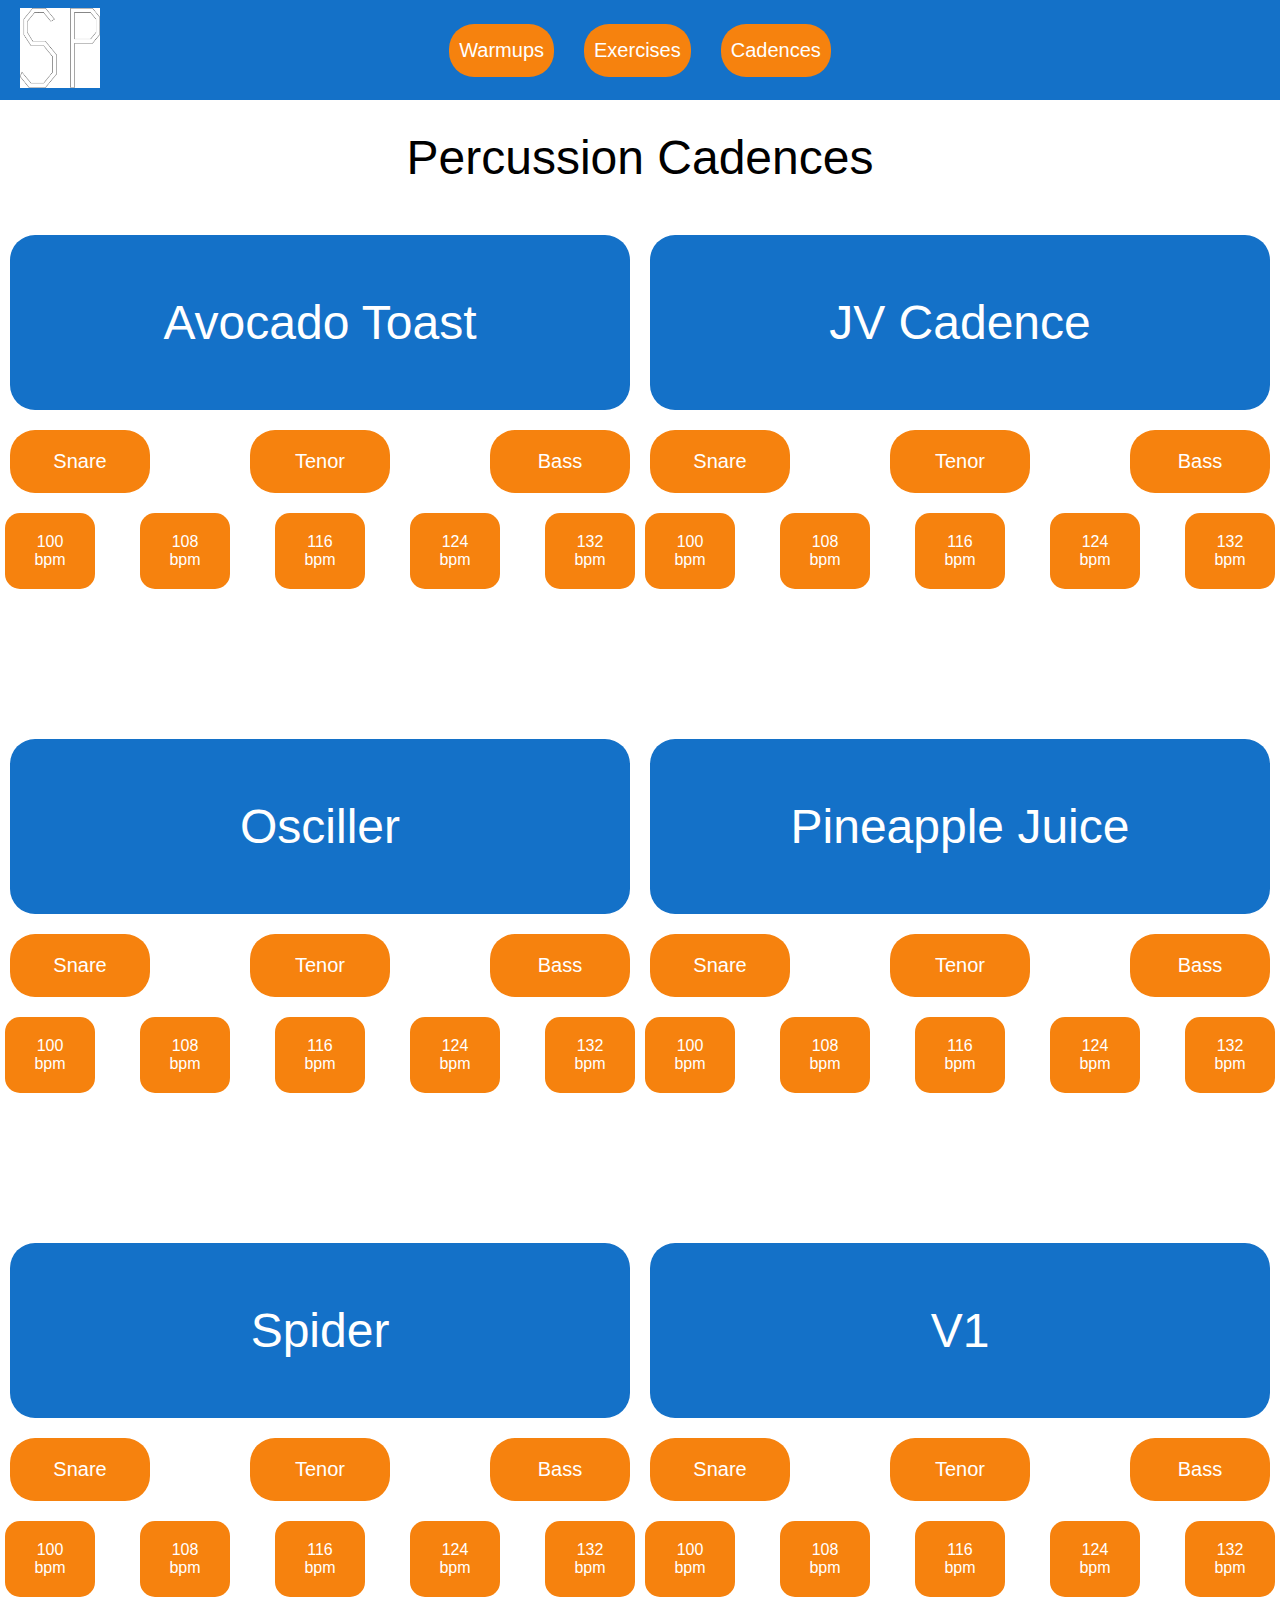
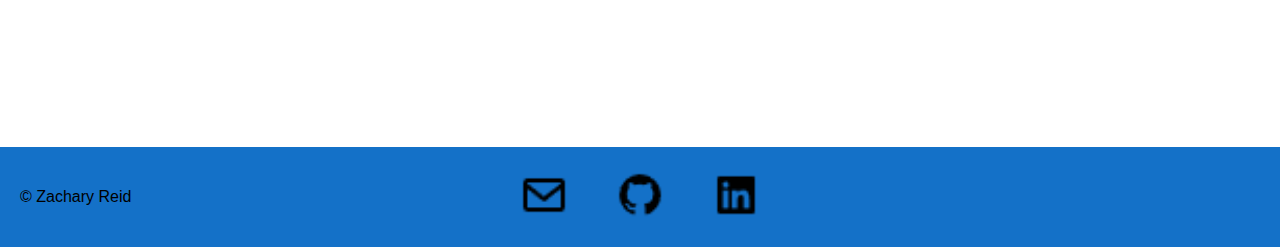
==== cadences.html @ 6c253c15 "Add files via upload" ====
<!DOCTYPE html>
<html lang="en">

<head>

    <meta charset="UTF-8">
    <meta name="viewport" content="width=device-width, initial-scale=1.0">

    <link rel="stylesheet" href="cadences.css">

    <title>Cadences</title>

</head>

<body>

    <header>

        <div class="logo">
            <a href="home.html" class="logo_link">
                <img src="assets/images/Perc_Site_Logo.drawio.png" alt="Percussion Pedagogy Logo" class="logo_image" width="80px" height="80px">
            </a>
        </div>

        <section class="header_button">
            <div class="button1">
                <a href="warmups.html" class="button1_link">
                    <button class="button1_button">Warmups</button>
                </a>
            </div>
            <div class="button2">
                <a href="exercises.html" class="button2_link">
                    <button class="button2_button">Exercises</button>
                </a>
            </div>
            <div class="button3">
                <a href="cadences.html" class="button3_link">
                    <button class="button3_button">Cadences</button>
                </a>
            </div>
        </section>

    </header>

    <main>

        <div class="title">
            <h1 class="page_title">Percussion Cadences</h1>
        </div>

        <section class="row1">

            <section class="row1_card1">

                <a href="" class="card_title_link">
                    <div class="card_title">
                        Avocado Toast
                    </div>
                </a>

                <div class="card_instruments">
                    <a href="" class="snare_link">
                        <div class="snare">Snare</div>
                    </a>
                    <a href="" class="ten_link">
                        <div class="ten">Tenor</div>
                    </a>
                    <a href="" class="bass_link">
                        <div class="bass">Bass</div>
                    </a>
                </div>

                <div class="card_tempi">
                    <a href="" class="tempi1_link">
                        <div class="tempi1">100 bpm</div>
                    </a>
                    <a href="" class="tempi2_link">
                        <div class="tempi2">108 bpm</div>
                    </a>
                    <a href="" class="tempi3_link">
                        <div class="tempi3">116 bpm</div>
                    </a>
                    <a href="" class="tempi4_link">
                        <div class="tempi4">124 bpm</div>
                    </a>
                    <a href="" class="tempi5_link">
                        <div class="tempi5">132 bpm</div>
                    </a>
                </div>

            </section>
            
            <section class="row1_card2">

                <a href="" class="card_title_link">
                    <div class="card_title">
                        JV Cadence
                    </div>
                </a>

                <div class="card_instruments">
                    <a href="" class="snare_link">
                        <div class="snare">Snare</div>
                    </a>
                    <a href="" class="ten_link">
                        <div class="ten">Tenor</div>
                    </a>
                    <a href="" class="bass_link">
                        <div class="bass">Bass</div>
                    </a>
                </div>

                <div class="card_tempi">
                    <a href="" class="tempi1_link">
                        <div class="tempi1">100 bpm</div>
                    </a>
                    <a href="" class="tempi2_link">
                        <div class="tempi2">108 bpm</div>
                    </a>
                    <a href="" class="tempi3_link">
                        <div class="tempi3">116 bpm</div>
                    </a>
                    <a href="" class="tempi4_link">
                        <div class="tempi4">124 bpm</div>
                    </a>
                    <a href="" class="tempi5_link">
                        <div class="tempi5">132 bpm</div>
                    </a>
                </div>

            </section>

        </section>

        <section class="row2">

            <section class="row2_card1">

                <a href="" class="card_title_link">
                    <div class="card_title">
                        Osciller
                    </div>
                </a>

                <div class="card_instruments">
                    <a href="" class="snare_link">
                        <div class="snare">Snare</div>
                    </a>
                    <a href="" class="ten_link">
                        <div class="ten">Tenor</div>
                    </a>
                    <a href="" class="bass_link">
                        <div class="bass">Bass</div>
                    </a>
                </div>

                <div class="card_tempi">
                    <a href="" class="tempi1_link">
                        <div class="tempi1">100 bpm</div>
                    </a>
                    <a href="" class="tempi2_link">
                        <div class="tempi2">108 bpm</div>
                    </a>
                    <a href="" class="tempi3_link">
                        <div class="tempi3">116 bpm</div>
                    </a>
                    <a href="" class="tempi4_link">
                        <div class="tempi4">124 bpm</div>
                    </a>
                    <a href="" class="tempi5_link">
                        <div class="tempi5">132 bpm</div>
                    </a>
                </div>

            </section>
            
            <section class="row2_card2">

                <a href="" class="card_title_link">
                    <div class="card_title">
                        Pineapple Juice
                    </div>
                </a>

                <div class="card_instruments">
                    <a href="" class="snare_link">
                        <div class="snare">Snare</div>
                    </a>
                    <a href="" class="ten_link">
                        <div class="ten">Tenor</div>
                    </a>
                    <a href="" class="bass_link">
                        <div class="bass">Bass</div>
                    </a>
                </div>

                <div class="card_tempi">
                    <a href="" class="tempi1_link">
                        <div class="tempi1">100 bpm</div>
                    </a>
                    <a href="" class="tempi2_link">
                        <div class="tempi2">108 bpm</div>
                    </a>
                    <a href="" class="tempi3_link">
                        <div class="tempi3">116 bpm</div>
                    </a>
                    <a href="" class="tempi4_link">
                        <div class="tempi4">124 bpm</div>
                    </a>
                    <a href="" class="tempi5_link">
                        <div class="tempi5">132 bpm</div>
                    </a>
                </div>

            </section>

        </section>

        <section class="row3">

            <section class="row3_card1">

                <a href="" class="card_title_link">
                    <div class="card_title">
                        Spider
                    </div>
                </a>

                <div class="card_instruments">
                    <a href="" class="snare_link">
                        <div class="snare">Snare</div>
                    </a>
                    <a href="" class="ten_link">
                        <div class="ten">Tenor</div>
                    </a>
                    <a href="" class="bass_link">
                        <div class="bass">Bass</div>
                    </a>
                </div>

                <div class="card_tempi">
                    <a href="" class="tempi1_link">
                        <div class="tempi1">100 bpm</div>
                    </a>
                    <a href="" class="tempi2_link">
                        <div class="tempi2">108 bpm</div>
                    </a>
                    <a href="" class="tempi3_link">
                        <div class="tempi3">116 bpm</div>
                    </a>
                    <a href="" class="tempi4_link">
                        <div class="tempi4">124 bpm</div>
                    </a>
                    <a href="" class="tempi5_link">
                        <div class="tempi5">132 bpm</div>
                    </a>
                </div>

            </section>
            
            <section class="row3_card2">

                <a href="" class="card_title_link">
                    <div class="card_title">
                        V1
                    </div>
                </a>

                <div class="card_instruments">
                    <a href="" class="snare_link">
                        <div class="snare">Snare</div>
                    </a>
                    <a href="" class="ten_link">
                        <div class="ten">Tenor</div>
                    </a>
                    <a href="" class="bass_link">
                        <div class="bass">Bass</div>
                    </a>
                </div>

                <div class="card_tempi">
                    <a href="" class="tempi1_link">
                        <div class="tempi1">100 bpm</div>
                    </a>
                    <a href="" class="tempi2_link">
                        <div class="tempi2">108 bpm</div>
                    </a>
                    <a href="" class="tempi3_link">
                        <div class="tempi3">116 bpm</div>
                    </a>
                    <a href="" class="tempi4_link">
                        <div class="tempi4">124 bpm</div>
                    </a>
                    <a href="" class="tempi5_link">
                        <div class="tempi5">132 bpm</div>
                    </a>
                </div>

            </section>

        </section>

    </main>

    <footer>

        <div class="copyright">
            &copy; Zachary Reid
        </div>

        <section class="contact_links">
            <div class="mail">
                <a href="contact.html" class="mail_link">
                    <img src="assets/icons/envelope-regular-24.png" alt="" class="mail_img" height="50px" width="50px">
                </a>
            </div>
            <div class="github">
                <a href="https://github.com/zacharyreid-1" class="git_link" target="_blank">
                    <img src="assets/icons/github-logo-24.png" alt="" class="git_img" height="50px" width="50px">
                </a>
            </div>
            <div class="linkedin">
                <a href="https://www.linkedin.com/in/zachary-reid-3b7ab7299/" class="link_link" target="_blank">
                    <img src="assets/icons/linkedin-square-logo-24.png" alt="" class="link" height="50px" width="50px">
                </a>
            </div>
        </section>

    </footer>
    
</body>

</html>
---- cadences.css ----
:root{
    --primary-color: #1471C8;
    --secondary-color: #F6820E;
    --primary-hover: #105291;
    --secondary-hover: #b9620a;
}

*{
    margin: 0px;
    font-family: sans-serif;
}

/* header */
header {
    display: flex;
    align-items: center;
    justify-content: center;
    height: 100px;
    background-color: var(--primary-color);
    padding: 0 20px;
    position: relative; 
}

.logo {
    position: absolute;
    left: 20px;
    flex-shrink: 0;
}

.header_button {
    display: flex;
    gap: 30px;
}

button{
    border: none;
    background-color: var(--secondary-color);
    color: white;
    padding: 15px 10px;
    border-radius: 25px;
    font-size: 20px;
}

button:hover{
    cursor: pointer;
    background-color: var(--secondary-hover);
}

/* body */
.title{
    margin-top: 30px;
    text-align: center;
}

.page_title{
    font-size: 48px;
    font-weight: 400;
}

.row1, .row2, .row3{
    margin-top: 50px;
    margin-bottom: 150px;
    display: grid;
    grid-template-columns: 1fr 1fr;
    justify-content: center;
    align-items: center;
    text-align: center;
}

.card_title{
    background-color: var(--primary-color);
    max-width: 90%;
    width: 500px;
    padding: 60px;
    border-radius: 25px;
    font-size: 48px;
    color: white;
    margin: auto;
}

.card_title:hover{
    cursor: pointer;
    background-color: var(--primary-hover);
}

.card_instruments{
    margin-top: 20px;
    display: flex;
    flex-direction: row;
    gap: 100px;
    justify-content: center;
}

.snare, .ten, .bass{
    background-color: var(--secondary-color);
    padding: 20px;
    border-radius: 25px;
    font-size: 20px;
    color: white;
    max-width: 90%;
    width: 100px;
}

.snare:hover, .ten:hover, .bass:hover{
    cursor: pointer;
    background-color: var(--secondary-hover);
}

.card_tempi{
    margin-top: 20px;
    display: flex;
    flex-direction: row;
    gap: 45px;
    justify-content: center;
}

.tempi1, .tempi2, .tempi3, .tempi4, .tempi5{
    background-color: var(--secondary-color);
    padding: 20px;
    border-radius: 15px;
    font-size: 16px;
    color: white;
    max-width: 90%;
    width: 50px;
}

.tempi1:hover, .tempi2:hover, .tempi3:hover, .tempi4:hover, .tempi5:hover{
    cursor: pointer;
    background-color: var(--secondary-hover);
}

a{
    text-decoration: none;
}

/* footer */
footer{
    display: flex;
    align-items: center;
    justify-content: center;
    height: 100px;
    background-color: var(--primary-color);
    padding: 0 20px;
    position: relative; 
    margin-top: 50px;
}

.copyright{
    position: absolute;
    left: 20px;
    flex-shrink: 0;
}

.contact_links{
    display: flex;
    gap: 30px;
}

.mail, .github, .linkedin{
    padding-top: 12px;
    padding-left: 8px;
    padding-right: 8px;
    padding-bottom: 12px;
}
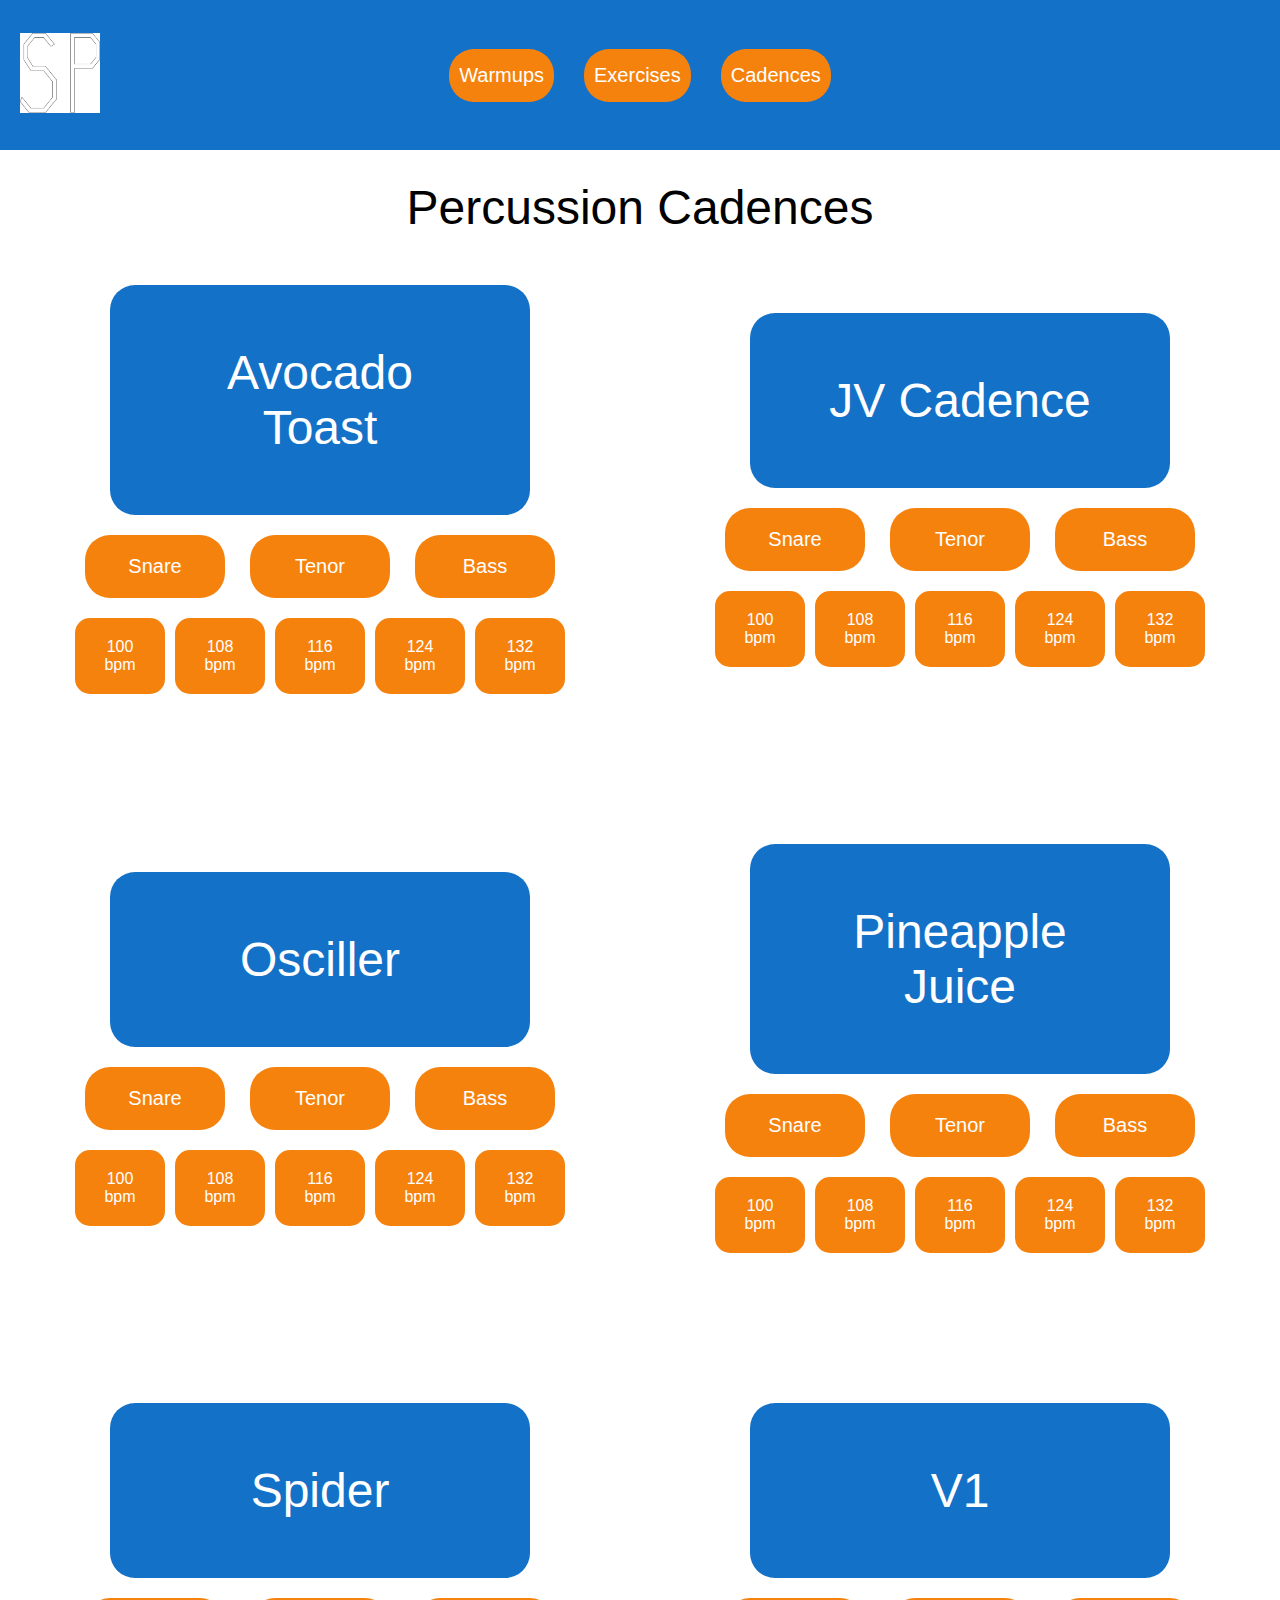
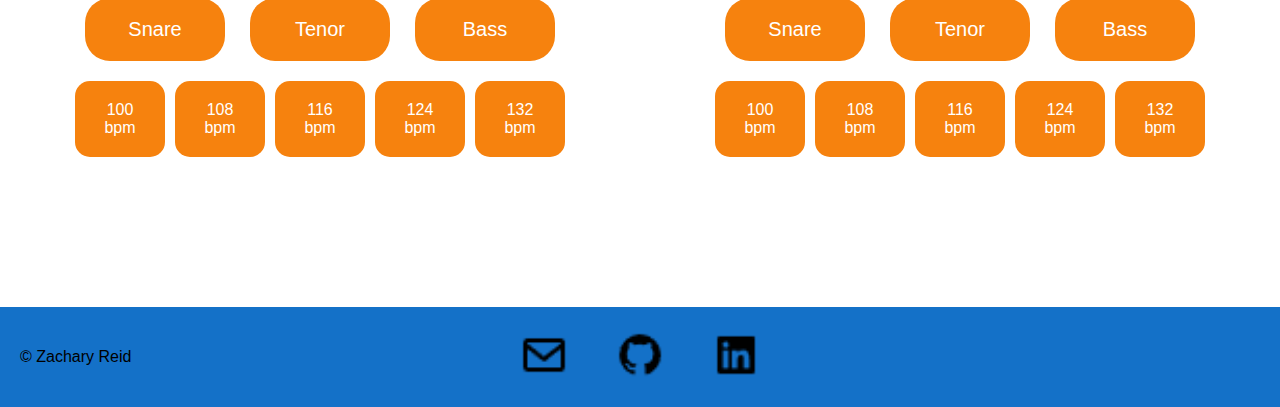
==== commit 3e4eb487: "Add files via upload" ====
--- a/cadences.html
+++ b/cadences.html
@@ -7,6 +7,7 @@
     <meta name="viewport" content="width=device-width, initial-scale=1.0">
 
     <link rel="stylesheet" href="cadences.css">
+    <link rel="stylesheet" href="cadences_media.css">
 
     <title>Cadences</title>
 
@@ -14,10 +15,10 @@
 
 <body>
 
-    <header>
+    <header id="header">
 
         <div class="logo">
-            <a href="home.html" class="logo_link">
+            <a href="index.html" class="logo_link">
                 <img src="assets/images/Perc_Site_Logo.drawio.png" alt="Percussion Pedagogy Logo" class="logo_image" width="80px" height="80px">
             </a>
         </div>
@@ -44,6 +45,12 @@
 
     <main>
 
+        <div class="mobile_controls">
+            <div class="header_control">
+                <button class="header_control_button" id="toggleHeader">Toggle Header</button>
+            </div>
+        </div>
+
         <div class="title">
             <h1 class="page_title">Percussion Cadences</h1>
         </div>
@@ -52,38 +59,38 @@
 
             <section class="row1_card1">
 
-                <a href="" class="card_title_link">
+                <a href="assets/music/Cadences/Avocado Toast/PDF/Avocado_Toast.pdf" class="card_title_link" target="_blank">
                     <div class="card_title">
                         Avocado Toast
                     </div>
                 </a>
 
                 <div class="card_instruments">
-                    <a href="" class="snare_link">
-                        <div class="snare">Snare</div>
-                    </a>
-                    <a href="" class="ten_link">
-                        <div class="ten">Tenor</div>
-                    </a>
-                    <a href="" class="bass_link">
-                        <div class="bass">Bass</div>
-                    </a>
-                </div>
-
-                <div class="card_tempi">
-                    <a href="" class="tempi1_link">
-                        <div class="tempi1">100 bpm</div>
-                    </a>
-                    <a href="" class="tempi2_link">
-                        <div class="tempi2">108 bpm</div>
-                    </a>
-                    <a href="" class="tempi3_link">
-                        <div class="tempi3">116 bpm</div>
-                    </a>
-                    <a href="" class="tempi4_link">
-                        <div class="tempi4">124 bpm</div>
-                    </a>
-                    <a href="" class="tempi5_link">
+                    <a href="assets/music/Cadences/Avocado Toast/PDF/Avocado_Toast-Snare_Line.pdf" class="snare_link" target="_blank">
+                        <div class="snare">Snare</div>
+                    </a>
+                    <a href="assets/music/Cadences/Avocado Toast/PDF/Avocado_Toast-Tenor_Line.pdf" class="ten_link" target="_blank">
+                        <div class="ten">Tenor</div>
+                    </a>
+                    <a href="assets/music/Cadences/Avocado Toast/PDF/Avocado_Toast-Bass_Line.pdf" class="bass_link" target="_blank">
+                        <div class="bass">Bass</div>
+                    </a>
+                </div>
+
+                <div class="card_tempi">
+                    <a href="assets/music/Cadences/Avocado Toast/MP3/Avocado_Toast-100.mp3" class="tempi1_link" target="_blank">
+                        <div class="tempi1">100 bpm</div>
+                    </a>
+                    <a href="assets/music/Cadences/Avocado Toast/MP3/Avocado_Toast-108.mp3" class="tempi2_link" target="_blank">
+                        <div class="tempi2">108 bpm</div>
+                    </a>
+                    <a href="assets/music/Cadences/Avocado Toast/MP3/Avocado_Toast-116.mp3" class="tempi3_link" target="_blank">
+                        <div class="tempi3">116 bpm</div>
+                    </a>
+                    <a href="assets/music/Cadences/Avocado Toast/MP3/Avocado_Toast-124.mp3" class="tempi4_link" target="_blank">
+                        <div class="tempi4">124 bpm</div>
+                    </a>
+                    <a href="assets/music/Cadences/Avocado Toast/MP3/Avocado_Toast-132.mp3" class="tempi5_link" target="_blank">
                         <div class="tempi5">132 bpm</div>
                     </a>
                 </div>
@@ -92,38 +99,38 @@
             
             <section class="row1_card2">
 
-                <a href="" class="card_title_link">
+                <a href="assets/music/Cadences/JV Cadence/PDF/JV_Cadence.pdf" class="card_title_link" target="_blank">
                     <div class="card_title">
                         JV Cadence
                     </div>
                 </a>
 
                 <div class="card_instruments">
-                    <a href="" class="snare_link">
-                        <div class="snare">Snare</div>
-                    </a>
-                    <a href="" class="ten_link">
-                        <div class="ten">Tenor</div>
-                    </a>
-                    <a href="" class="bass_link">
-                        <div class="bass">Bass</div>
-                    </a>
-                </div>
-
-                <div class="card_tempi">
-                    <a href="" class="tempi1_link">
-                        <div class="tempi1">100 bpm</div>
-                    </a>
-                    <a href="" class="tempi2_link">
-                        <div class="tempi2">108 bpm</div>
-                    </a>
-                    <a href="" class="tempi3_link">
-                        <div class="tempi3">116 bpm</div>
-                    </a>
-                    <a href="" class="tempi4_link">
-                        <div class="tempi4">124 bpm</div>
-                    </a>
-                    <a href="" class="tempi5_link">
+                    <a href="assets/music/Cadences/JV Cadence/PDF/JV_Cadence-Snare.pdf" class="snare_link" target="_blank">
+                        <div class="snare">Snare</div>
+                    </a>
+                    <a href="assets/music/Cadences/JV Cadence/PDF/JV_Cadence-Tenors.pdf" class="ten_link" target="_blank">
+                        <div class="ten">Tenor</div>
+                    </a>
+                    <a href="assets/music/Cadences/JV Cadence/PDF/JV_Cadence-Bass.pdf" class="bass_link" target="_blank">
+                        <div class="bass">Bass</div>
+                    </a>
+                </div>
+
+                <div class="card_tempi">
+                    <a href="assets/music/Cadences/JV Cadence/MP3/JV_Cadence-100.mp3" class="tempi1_link" target="_blank">
+                        <div class="tempi1">100 bpm</div>
+                    </a>
+                    <a href="assets/music/Cadences/JV Cadence/MP3/JV_Cadence-108.mp3" class="tempi2_link" target="_blank">
+                        <div class="tempi2">108 bpm</div>
+                    </a>
+                    <a href="assets/music/Cadences/JV Cadence/MP3/JV_Cadence-116.mp3" class="tempi3_link" target="_blank">
+                        <div class="tempi3">116 bpm</div>
+                    </a>
+                    <a href="assets/music/Cadences/JV Cadence/MP3/JV_Cadence-124.mp3" class="tempi4_link" target="_blank">
+                        <div class="tempi4">124 bpm</div>
+                    </a>
+                    <a href="assets/music/Cadences/JV Cadence/MP3/JV_Cadence-132.mp3" class="tempi5_link" target="_blank">
                         <div class="tempi5">132 bpm</div>
                     </a>
                 </div>
@@ -136,38 +143,38 @@
 
             <section class="row2_card1">
 
-                <a href="" class="card_title_link">
+                <a href="assets/music/Cadences/Osciller/PDF/Osciller.pdf" class="card_title_link" target="_blank">
                     <div class="card_title">
                         Osciller
                     </div>
                 </a>
 
                 <div class="card_instruments">
-                    <a href="" class="snare_link">
-                        <div class="snare">Snare</div>
-                    </a>
-                    <a href="" class="ten_link">
-                        <div class="ten">Tenor</div>
-                    </a>
-                    <a href="" class="bass_link">
-                        <div class="bass">Bass</div>
-                    </a>
-                </div>
-
-                <div class="card_tempi">
-                    <a href="" class="tempi1_link">
-                        <div class="tempi1">100 bpm</div>
-                    </a>
-                    <a href="" class="tempi2_link">
-                        <div class="tempi2">108 bpm</div>
-                    </a>
-                    <a href="" class="tempi3_link">
-                        <div class="tempi3">116 bpm</div>
-                    </a>
-                    <a href="" class="tempi4_link">
-                        <div class="tempi4">124 bpm</div>
-                    </a>
-                    <a href="" class="tempi5_link">
+                    <a href="assets/music/Cadences/Osciller/PDF/Osciller-Snare_Line.pdf" class="snare_link" target="_blank">
+                        <div class="snare">Snare</div>
+                    </a>
+                    <a href="assets/music/Cadences/Osciller/PDF/Osciller-Tenor_Line.pdf" class="ten_link" target="_blank">
+                        <div class="ten">Tenor</div>
+                    </a>
+                    <a href="assets/music/Cadences/Osciller/PDF/Osciller-Bass_Line_5.pdf" class="bass_link" target="_blank">
+                        <div class="bass">Bass</div>
+                    </a>
+                </div>
+
+                <div class="card_tempi">
+                    <a href="assets/music/Cadences/Osciller/MP3/Osciller-100.mp3" class="tempi1_link" target="_blank">
+                        <div class="tempi1">100 bpm</div>
+                    </a>
+                    <a href="assets/music/Cadences/Osciller/MP3/Osciller-108.mp3" class="tempi2_link" target="_blank">
+                        <div class="tempi2">108 bpm</div>
+                    </a>
+                    <a href="assets/music/Cadences/Osciller/MP3/Osciller-116.mp3" class="tempi3_link" target="_blank">
+                        <div class="tempi3">116 bpm</div>
+                    </a>
+                    <a href="assets/music/Cadences/Osciller/MP3/Osciller-124.mp3" class="tempi4_link" target="_blank">
+                        <div class="tempi4">124 bpm</div>
+                    </a>
+                    <a href="assets/music/Cadences/Osciller/MP3/Osciller-132.mp3" class="tempi5_link" target="_blank">
                         <div class="tempi5">132 bpm</div>
                     </a>
                 </div>
@@ -176,38 +183,38 @@
             
             <section class="row2_card2">
 
-                <a href="" class="card_title_link">
+                <a href="assets/music/Cadences/Pineapple Juice/PDF/Pineapple_Juice.pdf" class="card_title_link" target="_blank">
                     <div class="card_title">
                         Pineapple Juice
                     </div>
                 </a>
 
                 <div class="card_instruments">
-                    <a href="" class="snare_link">
-                        <div class="snare">Snare</div>
-                    </a>
-                    <a href="" class="ten_link">
-                        <div class="ten">Tenor</div>
-                    </a>
-                    <a href="" class="bass_link">
-                        <div class="bass">Bass</div>
-                    </a>
-                </div>
-
-                <div class="card_tempi">
-                    <a href="" class="tempi1_link">
-                        <div class="tempi1">100 bpm</div>
-                    </a>
-                    <a href="" class="tempi2_link">
-                        <div class="tempi2">108 bpm</div>
-                    </a>
-                    <a href="" class="tempi3_link">
-                        <div class="tempi3">116 bpm</div>
-                    </a>
-                    <a href="" class="tempi4_link">
-                        <div class="tempi4">124 bpm</div>
-                    </a>
-                    <a href="" class="tempi5_link">
+                    <a href="assets/music/Cadences/Pineapple Juice/PDF/Pineapple_Juice-Snare_Line.pdf" class="snare_link" target="_blank">
+                        <div class="snare">Snare</div>
+                    </a>
+                    <a href="assets/music/Cadences/Pineapple Juice/PDF/Pineapple_Juice-Tenor_Line.pdf" class="ten_link" target="_blank">
+                        <div class="ten">Tenor</div>
+                    </a>
+                    <a href="assets/music/Cadences/Pineapple Juice/PDF/Pineapple_Juice-Bass_Line.pdf" class="bass_link" target="_blank">
+                        <div class="bass">Bass</div>
+                    </a>
+                </div>
+
+                <div class="card_tempi">
+                    <a href="assets/music/Cadences/Pineapple Juice/MP3/Pineapple_Juice-100.mp3" class="tempi1_link" target="_blank">
+                        <div class="tempi1">100 bpm</div>
+                    </a>
+                    <a href="assets/music/Cadences/Pineapple Juice/MP3/Pineapple_Juice-108.mp3" class="tempi2_link" target="_blank">
+                        <div class="tempi2">108 bpm</div>
+                    </a>
+                    <a href="assets/music/Cadences/Pineapple Juice/MP3/Pineapple_Juice-116.mp3" class="tempi3_link" target="_blank">
+                        <div class="tempi3">116 bpm</div>
+                    </a>
+                    <a href="assets/music/Cadences/Pineapple Juice/MP3/Pineapple_Juice-124.mp3" class="tempi4_link" target="_blank">
+                        <div class="tempi4">124 bpm</div>
+                    </a>
+                    <a href="assets/music/Cadences/Pineapple Juice/MP3/Pineapple_Juice-132.mp3" class="tempi5_link" target="_blank">
                         <div class="tempi5">132 bpm</div>
                     </a>
                 </div>
@@ -220,38 +227,38 @@
 
             <section class="row3_card1">
 
-                <a href="" class="card_title_link">
+                <a href="assets/music/Cadences/Spider/PDF/Spider.pdf" class="card_title_link" target="_blank">
                     <div class="card_title">
                         Spider
                     </div>
                 </a>
 
                 <div class="card_instruments">
-                    <a href="" class="snare_link">
-                        <div class="snare">Snare</div>
-                    </a>
-                    <a href="" class="ten_link">
-                        <div class="ten">Tenor</div>
-                    </a>
-                    <a href="" class="bass_link">
-                        <div class="bass">Bass</div>
-                    </a>
-                </div>
-
-                <div class="card_tempi">
-                    <a href="" class="tempi1_link">
-                        <div class="tempi1">100 bpm</div>
-                    </a>
-                    <a href="" class="tempi2_link">
-                        <div class="tempi2">108 bpm</div>
-                    </a>
-                    <a href="" class="tempi3_link">
-                        <div class="tempi3">116 bpm</div>
-                    </a>
-                    <a href="" class="tempi4_link">
-                        <div class="tempi4">124 bpm</div>
-                    </a>
-                    <a href="" class="tempi5_link">
+                    <a href="assets/music/Cadences/Spider/PDF/Spider-Snare_Line.pdf" class="snare_link" target="_blank">
+                        <div class="snare">Snare</div>
+                    </a>
+                    <a href="assets/music/Cadences/Spider/PDF/Spider-Tenor_Line.pdf" class="ten_link" target="_blank">
+                        <div class="ten">Tenor</div>
+                    </a>
+                    <a href="assets/music/Cadences/Spider/PDF/Spider-Bass_Line.pdf" class="bass_link" target="_blank">
+                        <div class="bass">Bass</div>
+                    </a>
+                </div>
+
+                <div class="card_tempi">
+                    <a href="assets/music/Cadences/Spider/MP3/Spider-100.mp3" class="tempi1_link" target="_blank">
+                        <div class="tempi1">100 bpm</div>
+                    </a>
+                    <a href="assets/music/Cadences/Spider/MP3/Spider-108.mp3" class="tempi2_link" target="_blank">
+                        <div class="tempi2">108 bpm</div>
+                    </a>
+                    <a href="assets/music/Cadences/Spider/MP3/Spider-116.mp3" class="tempi3_link" target="_blank">
+                        <div class="tempi3">116 bpm</div>
+                    </a>
+                    <a href="assets/music/Cadences/Spider/MP3/Spider-124.mp3" class="tempi4_link" target="_blank">
+                        <div class="tempi4">124 bpm</div>
+                    </a>
+                    <a href="assets/music/Cadences/Spider/MP3/Spider-132.mp3" class="tempi5_link" target="_blank">
                         <div class="tempi5">132 bpm</div>
                     </a>
                 </div>
@@ -260,38 +267,38 @@
             
             <section class="row3_card2">
 
-                <a href="" class="card_title_link">
+                <a href="assets/music/Cadences/V1/PDF/V1.pdf" class="card_title_link" target="_blank">
                     <div class="card_title">
                         V1
                     </div>
                 </a>
 
                 <div class="card_instruments">
-                    <a href="" class="snare_link">
-                        <div class="snare">Snare</div>
-                    </a>
-                    <a href="" class="ten_link">
-                        <div class="ten">Tenor</div>
-                    </a>
-                    <a href="" class="bass_link">
-                        <div class="bass">Bass</div>
-                    </a>
-                </div>
-
-                <div class="card_tempi">
-                    <a href="" class="tempi1_link">
-                        <div class="tempi1">100 bpm</div>
-                    </a>
-                    <a href="" class="tempi2_link">
-                        <div class="tempi2">108 bpm</div>
-                    </a>
-                    <a href="" class="tempi3_link">
-                        <div class="tempi3">116 bpm</div>
-                    </a>
-                    <a href="" class="tempi4_link">
-                        <div class="tempi4">124 bpm</div>
-                    </a>
-                    <a href="" class="tempi5_link">
+                    <a href="assets/music/Cadences/V1/PDF/V1-Snare_Line.pdf" class="snare_link" target="_blank">
+                        <div class="snare">Snare</div>
+                    </a>
+                    <a href="assets/music/Cadences/V1/PDF/V1-Tenor_Line.pdf" class="ten_link" target="_blank">
+                        <div class="ten">Tenor</div>
+                    </a>
+                    <a href="assets/music/Cadences/V1/PDF/V1-Bass_Line.pdf" class="bass_link" target="_blank">
+                        <div class="bass">Bass</div>
+                    </a>
+                </div>
+
+                <div class="card_tempi">
+                    <a href="assets/music/Cadences/V1/MP3/V1-100.mp3" class="tempi1_link" target="_blank">
+                        <div class="tempi1">100 bpm</div>
+                    </a>
+                    <a href="assets/music/Cadences/V1/MP3/V1-108.mp3" class="tempi2_link" target="_blank">
+                        <div class="tempi2">108 bpm</div>
+                    </a>
+                    <a href="assets/music/Cadences/V1/MP3/V1-116.mp3" class="tempi3_link" target="_blank">
+                        <div class="tempi3">116 bpm</div>
+                    </a>
+                    <a href="assets/music/Cadences/V1/MP3/V1-124.mp3" class="tempi4_link" target="_blank">
+                        <div class="tempi4">124 bpm</div>
+                    </a>
+                    <a href="assets/music/Cadences/V1/MP3/V1-132.mp3" class="tempi5_link" target="_blank">
                         <div class="tempi5">132 bpm</div>
                     </a>
                 </div>
@@ -327,6 +334,14 @@
         </section>
 
     </footer>
+
+    <script>
+        // Script to Toggle Header
+        document.getElementById("toggleHeader").addEventListener("click", function(){
+            document.getElementById("header").classList.toggle("header")
+            }
+        );
+    </script>
     
 </body>
 
--- a/cadences.css
+++ b/cadences.css
@@ -47,6 +47,14 @@
 }
 
 /* body */
+.header_control_button{
+    display: flex;
+    border-radius: 0px;
+    height: 20px;
+    justify-content: center;
+    align-items: center;
+}
+
 .title{
     margin-top: 30px;
     text-align: center;
--- a/cadences_media.css
+++ b/cadences_media.css
@@ -0,0 +1,159 @@
+@media (min-width: 769px){
+    .header_control{
+        display: none;
+    }
+}
+
+@media (max-width: 1300px){
+    /* header */
+    header {
+        display: flex;
+        align-items: center;
+        justify-content: center;
+        height: 150px;
+        background-color: var(--primary-color);
+        padding: 0 20px;
+        position: relative; 
+    }
+    
+    .logo {
+        position: absolute;
+        left: 20px;
+        flex-shrink: 0;
+    }
+    
+    .header_button {
+        display: flex;
+        gap: 30px;
+    }
+    
+    button{
+        border: none;
+        background-color: var(--secondary-color);
+        color: white;
+        padding: 15px 10px;
+        border-radius: 25px;
+        font-size: 20px;
+    }
+    
+    button:hover{
+        cursor: pointer;
+        background-color: var(--secondary-hover);
+    }
+
+    /* body */
+    .card_title{
+        width: 300px;
+    }
+
+    .card_instruments{
+        gap: 25px;
+    }
+
+    .card_tempi{
+        gap: 10px;
+    }
+
+    /* footer */
+    footer{
+        display: flex;
+        align-items: center;
+        justify-content: center;
+        height: 100px;
+        background-color: var(--primary-color);
+        padding: 0 20px;
+        position: relative; 
+        margin-top: 50px;
+    }
+
+    .copyright{
+        position: absolute;
+        left: 20px;
+        flex-shrink: 0;
+    }
+
+    .contact_links{
+        display: flex;
+        gap: 30px;
+    }
+
+    .mail, .github, .linkedin{
+        padding: 12px 8px;
+    }
+}
+
+@media (min-width: 0px) and (max-width: 1000px){
+    /* header */
+    .header{
+        display: none;
+    }
+
+    .logo{
+        display: none;
+    }
+
+    button{
+        width: fit-content;
+        margin: auto;
+        height: 50px;
+        font-size: 16px;
+        text-align: center;
+    }
+
+    /* body */
+    .row1, .row2, .row3{
+        margin-top: 50px;
+        margin-bottom: 100px;
+        display: grid;
+        grid-template-columns: 1fr;
+        gap: 100px;
+        justify-content: center;
+        align-items: center;
+        text-align: center;
+    }
+
+    .card_title{
+        width: 200px;
+    }
+
+    .card_instruments{
+        display: grid;
+        grid-template-columns: 1fr 1fr;
+        gap: 10px;
+        justify-items: center;
+    }
+
+    .card_instruments a:nth-child(1){
+        grid-column: 1/3;
+        grid-row: 1;
+    }
+
+    .card_instruments a:nth-child(2),
+    .card_instruments a:nth-child(3){
+        grid-row: 2;
+        margin-bottom: 50px;
+    }
+
+    .card_tempi{
+        display: grid;
+        grid-template-columns: repeat(3, 1fr);
+        gap: 10px;
+        justify-items: center;
+    }
+
+    .card_tempi a:nth-child(4){
+        grid-column: 1/3;
+        grid-row: 2;
+    }
+
+    .card_tempi a:nth-child(5){
+        grid-column: 2/4;
+        grid-row: 2;
+    }
+
+    /* footer */
+    .copyright{
+        display: none;
+    }
+
+}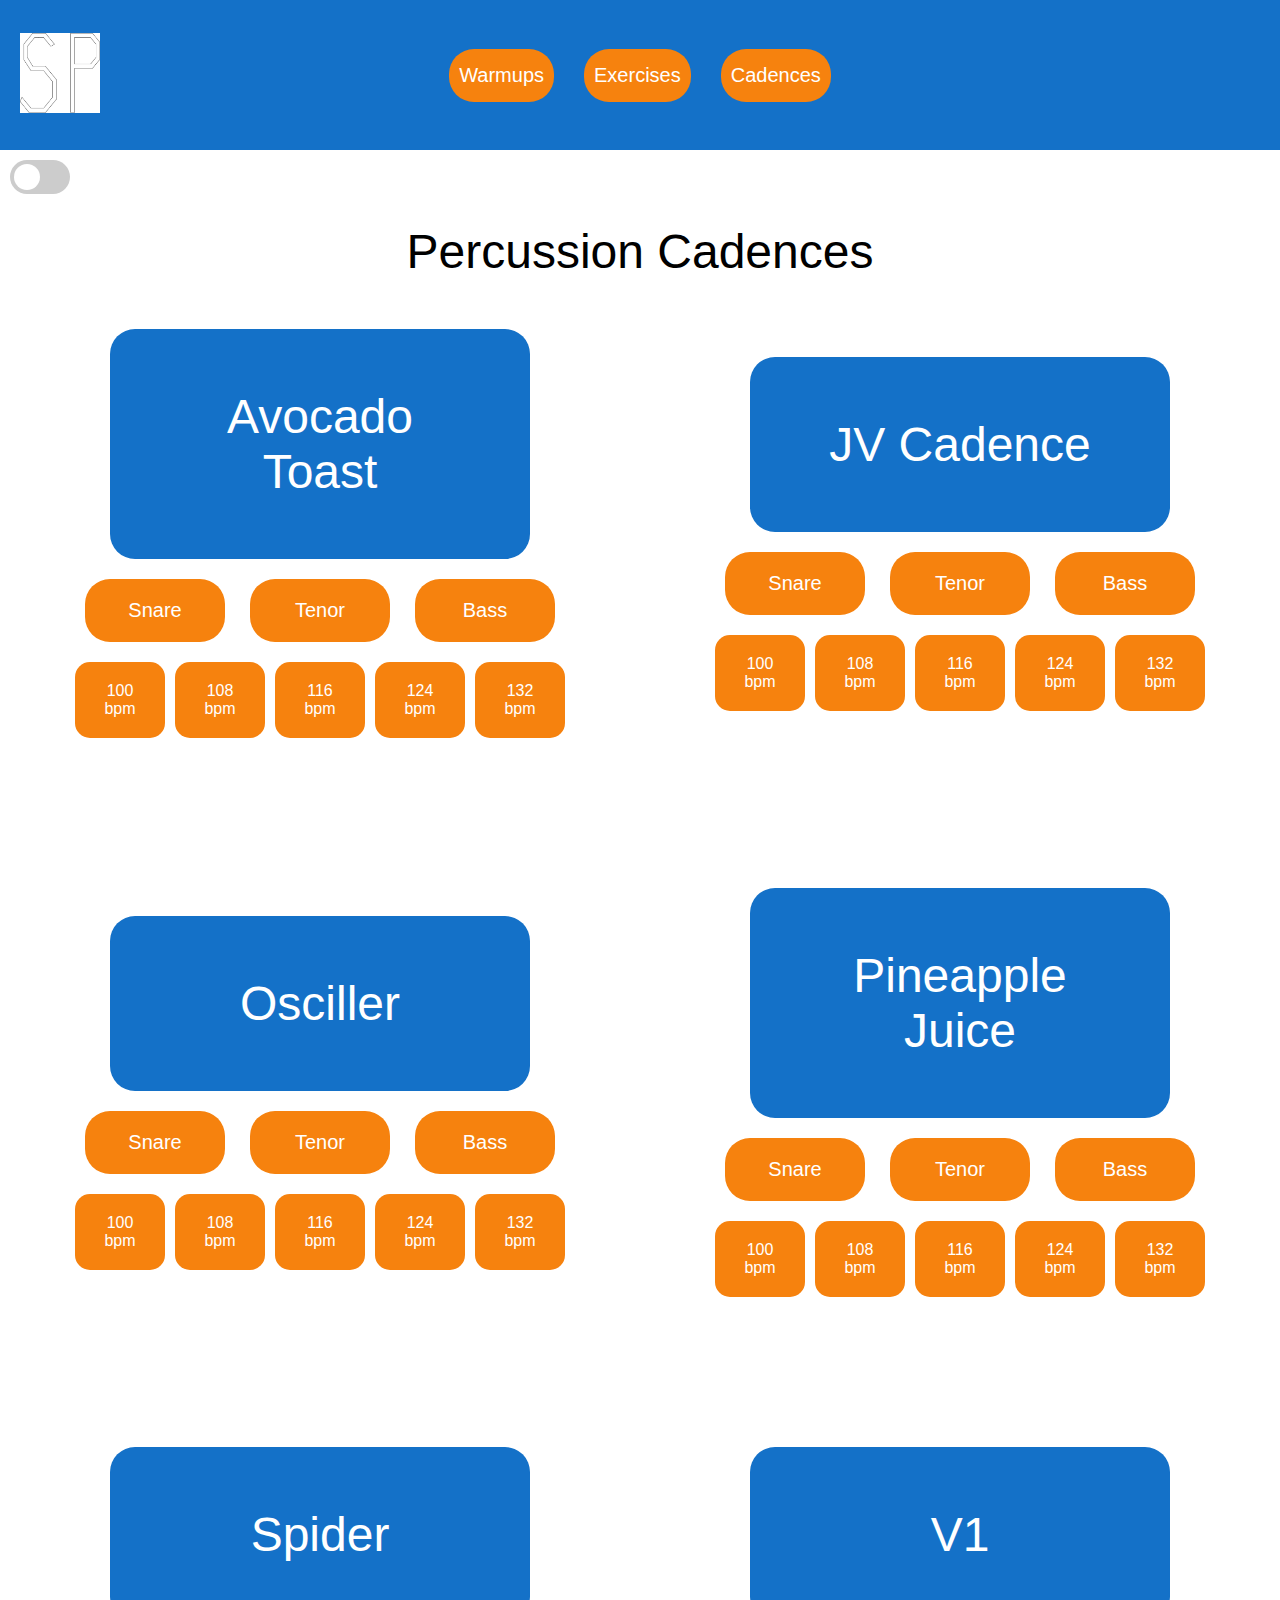
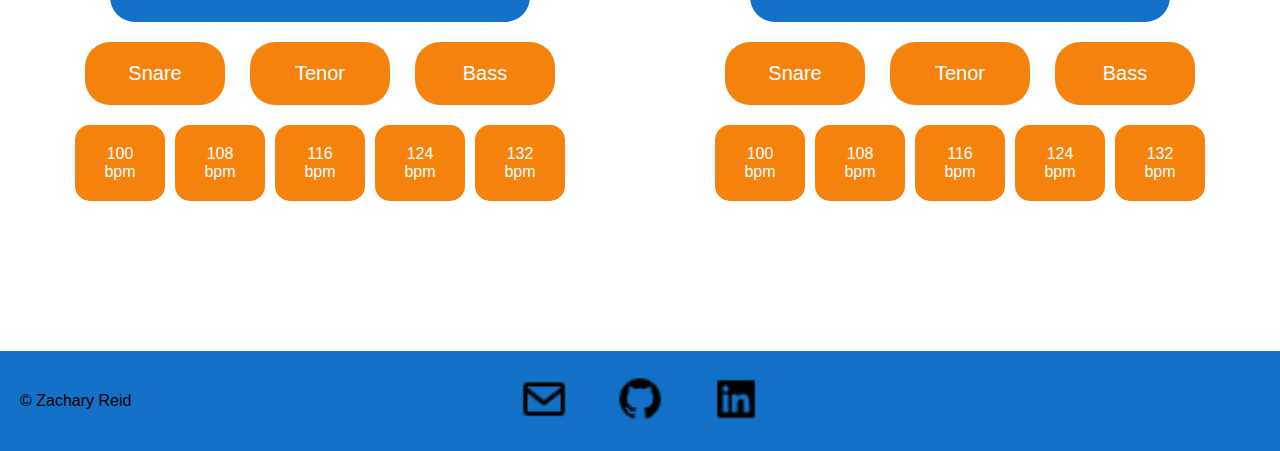
==== commit 2c573a35: "Add files via upload" ====
--- a/cadences.html
+++ b/cadences.html
@@ -23,23 +23,33 @@
             </a>
         </div>
 
-        <section class="header_button">
-            <div class="button1">
-                <a href="warmups.html" class="button1_link">
-                    <button class="button1_button">Warmups</button>
-                </a>
-            </div>
-            <div class="button2">
-                <a href="exercises.html" class="button2_link">
-                    <button class="button2_button">Exercises</button>
-                </a>
-            </div>
-            <div class="button3">
-                <a href="cadences.html" class="button3_link">
-                    <button class="button3_button">Cadences</button>
-                </a>
-            </div>
-        </section>
+        <div class="all_head_butt">
+            <section class="home_button">
+                <div class="home">
+                    <a href="index.html" class="home_link">
+                        <button class="home_butt">Home</button>
+                    </a>
+                </div>
+            </section>
+
+            <section class="header_button">
+                <div class="button1">
+                    <a href="warmups.html" class="button1_link">
+                        <button class="button1_button">Warmups</button>
+                    </a>
+                </div>
+                <div class="button2">
+                    <a href="exercises.html" class="button2_link">
+                        <button class="button2_button">Exercises</button>
+                    </a>
+                </div>
+                <div class="button3">
+                    <a href="cadences.html" class="button3_link">
+                        <button class="button3_button">Cadences</button>
+                    </a>
+                </div>
+            </section>
+        </div>
 
     </header>
 
@@ -50,6 +60,13 @@
                 <button class="header_control_button" id="toggleHeader">Toggle Header</button>
             </div>
         </div>
+
+        <section class="theme_switch">
+            <label class="switch">
+                <input type="checkbox" id="themeToggle">
+                <span class="slider round"></span>
+            </label>
+        </section>
 
         <div class="title">
             <h1 class="page_title">Percussion Cadences</h1>
@@ -341,6 +358,34 @@
             document.getElementById("header").classList.toggle("header")
             }
         );
+
+        // Applies theme to all pages and sets switch accordingly
+        document.addEventListener("DOMContentLoaded", function(){
+            const savedTheme = localStorage.getItem("theme");
+            const toggleSwitch = document.getElementById("themeToggle");
+
+            if (savedTheme){
+                document.body.classList.add(savedTheme);
+                if (savedTheme === "dark_mode"){
+                    toggleSwitch.checked = true;
+                }
+            }
+        });
+
+        // Toggles theme when swtich is changed
+        document.getElementById("themeToggle").addEventListener("change", function(){
+            if (this.checked){
+                document.body.classList.remove("light_mode");
+                document.body.classList.add("dark_mode");
+                
+                localStorage.setItem("theme", "dark_mode");
+            } else{
+                document.body.classList.remove("dark_mode");
+                document.body.classList.add("light_mode");
+
+                localStorage.setItem("theme", "light_mode");
+            }
+        });
     </script>
     
 </body>
--- a/cadences.css
+++ b/cadences.css
@@ -10,6 +10,47 @@
     font-family: sans-serif;
 }
 
+.dark_mode{
+
+    --primary-color: #3A7DC1;
+    --secondary-color: #ff9b50;
+    --primary-hover: #3a7dc1;
+    --secondary-hover: #d6782a;
+    --background-color: #121212;
+    --text-color: #e0e0e0;
+    --card-background: #1e1e1e;
+
+    .dark_toggle{
+        display: none;
+    }
+
+    .light_toggle{
+        display: block;
+    }
+
+}
+
+.light_mode{
+
+    .light_toggle{
+        display: none;
+    }
+
+    .dark_toggle{
+        display: block;
+    }
+
+}
+
+body{
+    .light_toggle{
+        display: none;
+    }
+
+    background-color: var(--background-color);
+    color: var(--text-color);
+}
+
 /* header */
 header {
     display: flex;
@@ -53,6 +94,55 @@
     height: 20px;
     justify-content: center;
     align-items: center;
+}
+
+.theme_switch{
+    margin: 10px;
+}
+
+.switch{
+    position: relative;
+    display: inline-block;
+    width: 60px;
+    height: 34px;
+}
+
+.switch input{
+    opacity: 0;
+    width: 0;
+    height: 0;
+}
+
+.slider{
+    position: absolute;
+    cursor: pointer;
+    top: 0;
+    left: 0;
+    right: 0;
+    bottom: 0;
+    background-color: #ccc;
+    transition: 0.4s;
+    border-radius: 50px;
+}
+
+.slider::before{
+    position: absolute;
+    content: "";
+    height: 26px;
+    width: 26px;
+    border-radius: 50px;
+    left: 4px;
+    bottom: 4px;
+    background-color: white;
+    transition: 0.4s;
+}
+
+input:checked + .slider{
+    background-color: var(--primary-color);
+}
+
+input:checked + .slider::before{
+    transform: translateX(26px);
 }
 
 .title{
--- a/cadences_media.css
+++ b/cadences_media.css
@@ -1,5 +1,9 @@
 @media (min-width: 769px){
     .header_control{
+        display: none;
+    }
+
+    .home_button{
         display: none;
     }
 }
@@ -92,6 +96,27 @@
         display: none;
     }
 
+    .all_head_butt{
+        display: grid;
+        grid-template-columns: 1fr 1fr 1fr;
+        gap: 10px;
+        justify-items: center;
+    }
+
+    .all_head_butt .home_button{
+        grid-column: 2;
+        grid-row: 1;
+    }
+
+    .all_head_butt .header_button{
+        display: grid;
+        grid-template-columns: repeat(3, 1fr);
+        gap: 10px;
+        grid-column: 1/4;
+        grid-row: 2;
+        justify-items: center;
+    }
+
     button{
         width: fit-content;
         margin: auto;
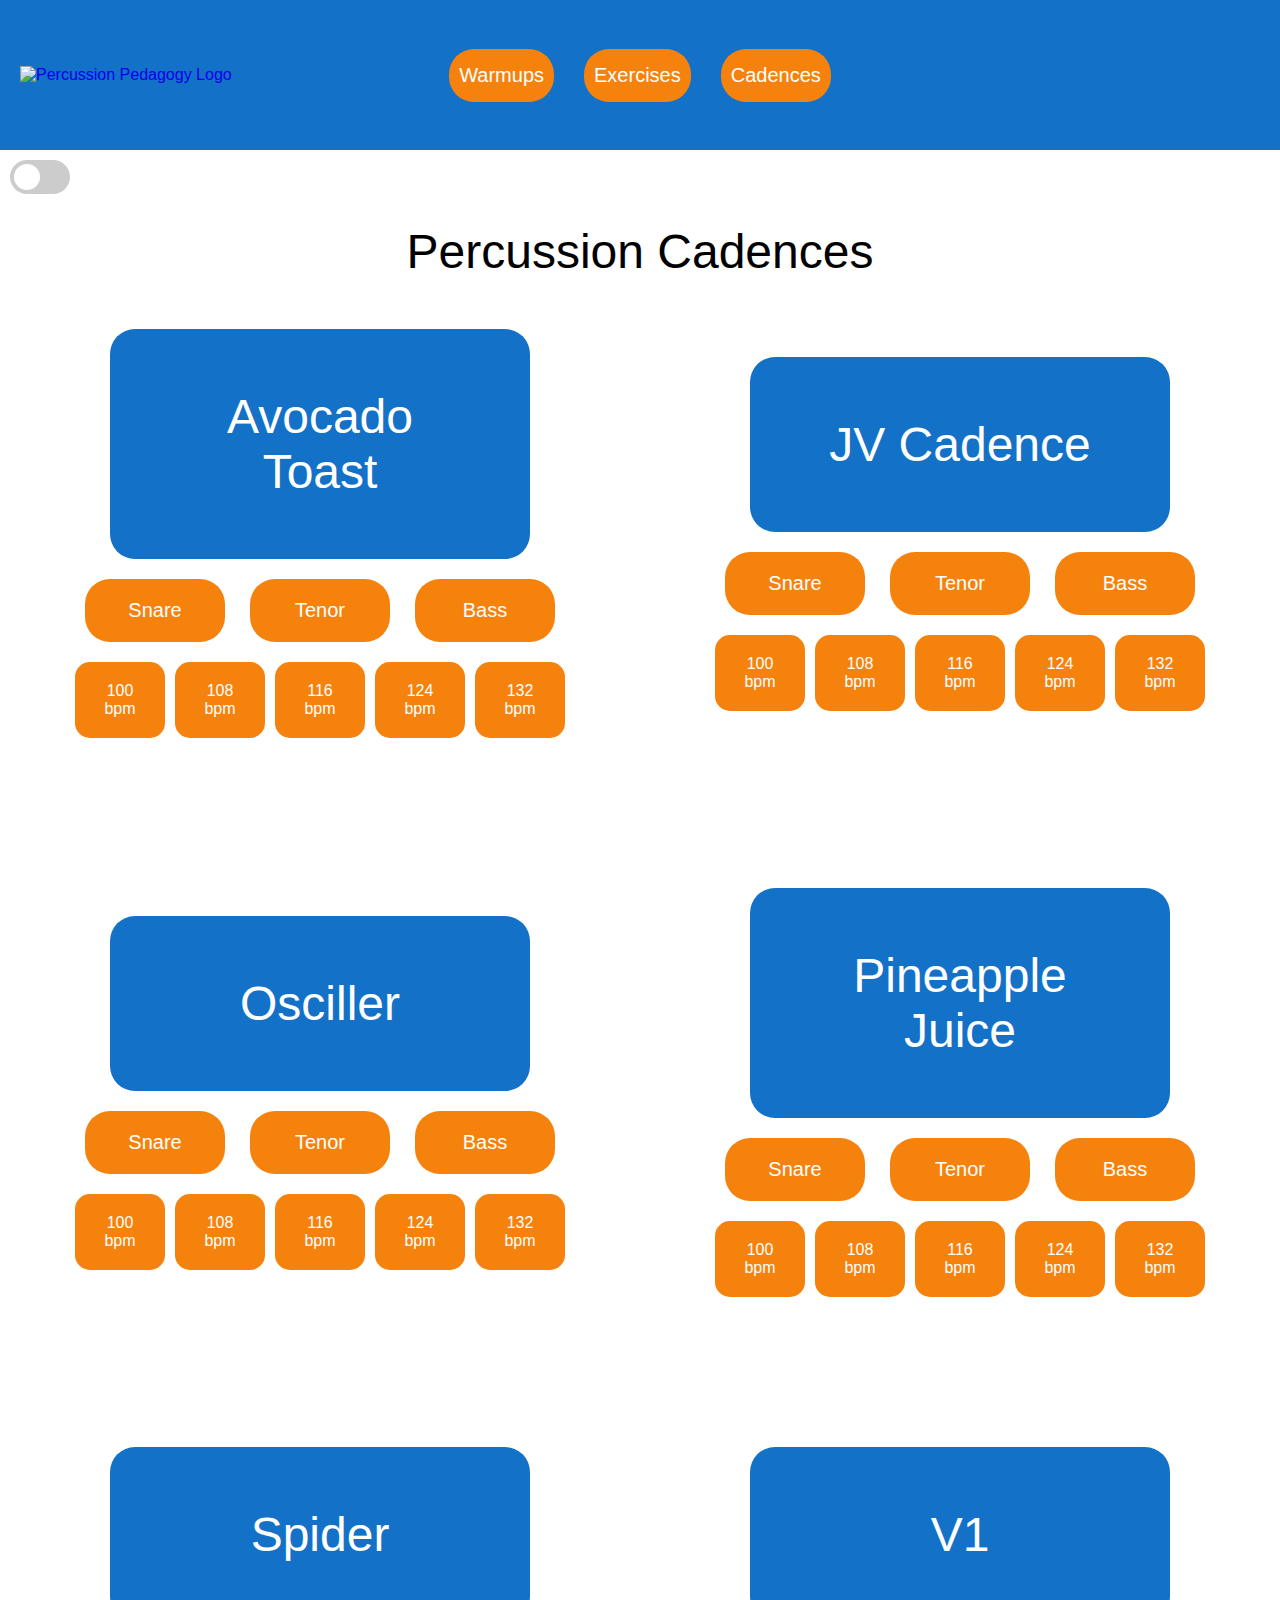
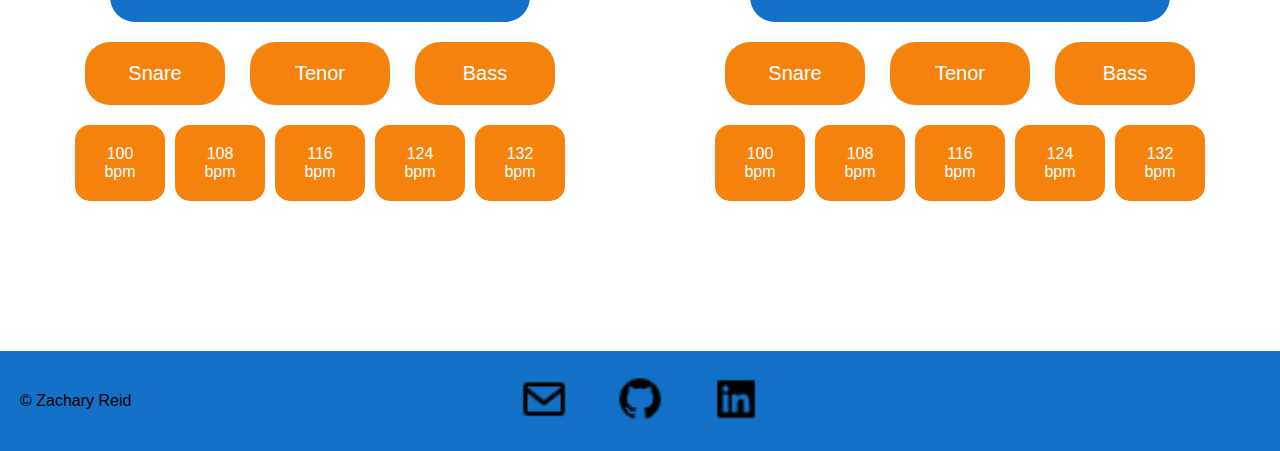
==== commit 57440579: "Add files via upload" ====
--- a/cadences.html
+++ b/cadences.html
@@ -19,7 +19,7 @@
 
         <div class="logo">
             <a href="index.html" class="logo_link">
-                <img src="assets/images/Perc_Site_Logo.drawio.png" alt="Percussion Pedagogy Logo" class="logo_image" width="80px" height="80px">
+                <img src="assets/images/Perc_Site_Logo.png" alt="Percussion Pedagogy Logo" class="logo_image" width="80px" height="80px">
             </a>
         </div>
 
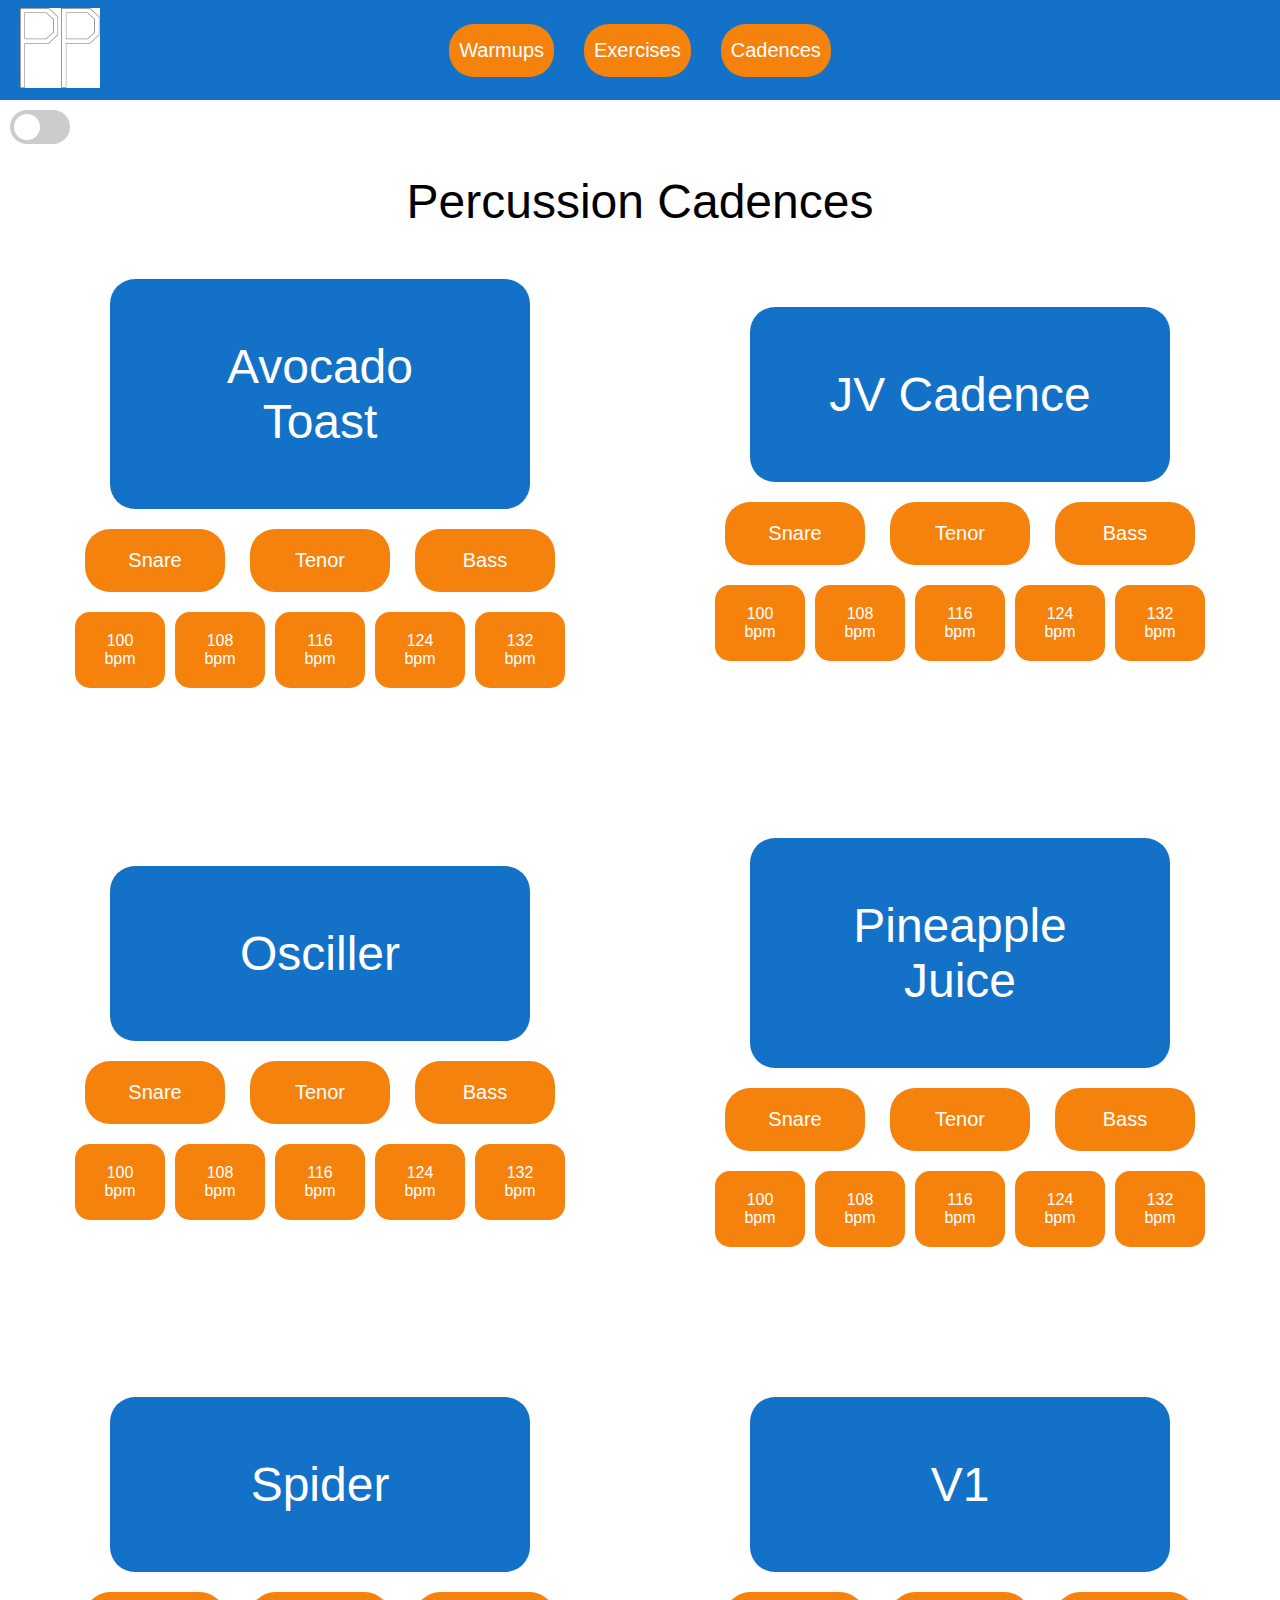
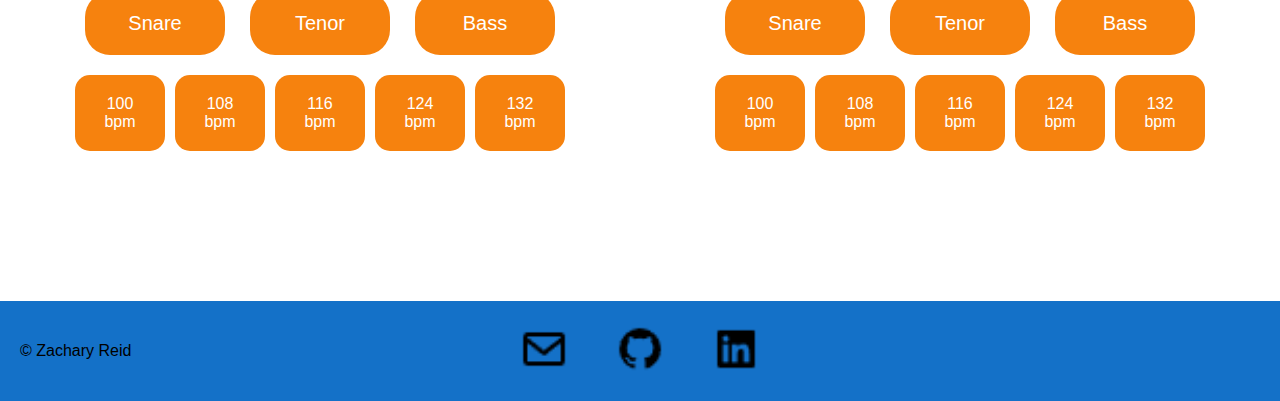
==== commit 03c7dfb5: "Add files via upload" ====
--- a/cadences.html
+++ b/cadences.html
@@ -19,36 +19,28 @@
 
         <div class="logo">
             <a href="index.html" class="logo_link">
-                <img src="assets/images/Perc_Site_Logo.png" alt="Percussion Pedagogy Logo" class="logo_image" width="80px" height="80px">
+                <img src="assets/images/Perc_Site_Logo.png" alt="Percussion Pedagogy Logo" class="logo_image" width="80" height="80">
             </a>
         </div>
 
         <div class="all_head_butt">
-            <section class="home_button">
+            <div class="home_button">
                 <div class="home">
-                    <a href="index.html" class="home_link">
-                        <button class="home_butt">Home</button>
-                    </a>
-                </div>
-            </section>
-
-            <section class="header_button">
+                    <button class="home_butt" onclick="window.location.href='index.html'">Home</button>
+                </div>
+            </div>
+
+            <div class="header_button">
                 <div class="button1">
-                    <a href="warmups.html" class="button1_link">
-                        <button class="button1_button">Warmups</button>
-                    </a>
+                    <button class="button1_button" onclick="window.location.href='warmups.html'">Warmups</button>
                 </div>
                 <div class="button2">
-                    <a href="exercises.html" class="button2_link">
-                        <button class="button2_button">Exercises</button>
-                    </a>
+                    <button class="button2_button" onclick="window.lcoation.href='exercises.html'">Exercises</button>
                 </div>
                 <div class="button3">
-                    <a href="cadences.html" class="button3_link">
-                        <button class="button3_button">Cadences</button>
-                    </a>
-                </div>
-            </section>
+                    <button class="button3_button" onclick="window.location.href='cadences.html'">Cadences</button>
+                </div>
+            </div>
         </div>
 
     </header>
@@ -61,268 +53,184 @@
             </div>
         </div>
 
-        <section class="theme_switch">
+        <div class="theme_switch">
             <label class="switch">
                 <input type="checkbox" id="themeToggle">
                 <span class="slider round"></span>
             </label>
-        </section>
+        </div>
 
         <div class="title">
             <h1 class="page_title">Percussion Cadences</h1>
         </div>
 
-        <section class="row1">
-
-            <section class="row1_card1">
-
-                <a href="assets/music/Cadences/Avocado Toast/PDF/Avocado_Toast.pdf" class="card_title_link" target="_blank">
-                    <div class="card_title">
-                        Avocado Toast
-                    </div>
-                </a>
-
-                <div class="card_instruments">
-                    <a href="assets/music/Cadences/Avocado Toast/PDF/Avocado_Toast-Snare_Line.pdf" class="snare_link" target="_blank">
-                        <div class="snare">Snare</div>
-                    </a>
-                    <a href="assets/music/Cadences/Avocado Toast/PDF/Avocado_Toast-Tenor_Line.pdf" class="ten_link" target="_blank">
-                        <div class="ten">Tenor</div>
-                    </a>
-                    <a href="assets/music/Cadences/Avocado Toast/PDF/Avocado_Toast-Bass_Line.pdf" class="bass_link" target="_blank">
-                        <div class="bass">Bass</div>
-                    </a>
-                </div>
-
-                <div class="card_tempi">
-                    <a href="assets/music/Cadences/Avocado Toast/MP3/Avocado_Toast-100.mp3" class="tempi1_link" target="_blank">
-                        <div class="tempi1">100 bpm</div>
-                    </a>
-                    <a href="assets/music/Cadences/Avocado Toast/MP3/Avocado_Toast-108.mp3" class="tempi2_link" target="_blank">
-                        <div class="tempi2">108 bpm</div>
-                    </a>
-                    <a href="assets/music/Cadences/Avocado Toast/MP3/Avocado_Toast-116.mp3" class="tempi3_link" target="_blank">
-                        <div class="tempi3">116 bpm</div>
-                    </a>
-                    <a href="assets/music/Cadences/Avocado Toast/MP3/Avocado_Toast-124.mp3" class="tempi4_link" target="_blank">
-                        <div class="tempi4">124 bpm</div>
-                    </a>
-                    <a href="assets/music/Cadences/Avocado Toast/MP3/Avocado_Toast-132.mp3" class="tempi5_link" target="_blank">
-                        <div class="tempi5">132 bpm</div>
-                    </a>
-                </div>
-
-            </section>
+        <div class="row1">
+
+            <div class="row1_card1">
+
+                <div class="card_title" onclick="window.location.href='assets/music/Cadences/Avocado Toast/PDF/Avocado_Toast.pdf'">Avocado Toast</div>
+
+                <div class="card_instruments">
+                    <div class="snare" onclick="window.location.href='assets/music/Cadences/Avocado Toast/PDF/Avocado_Toast-Snare_Line.pdf'">Snare</div>
+
+                    <div class="ten" onclick="window.location.href='assets/music/Cadences/Avocado Toast/PDF/Avocado_Toast-Tenor_Line.pdf'">Tenor</div>
+
+                    <div class="bass" onclick="window.location.href='assets/music/Cadences/Avocado Toast/PDF/Avocado_Toast-Bass_Line.pdf'">Bass</div>
+                </div>
+
+                <div class="card_tempi">
+                    <div class="tempi1" onclick="window.location.href='assets/music/Cadences/Avocado Toast/MP3/Avocado_Toast-100.mp3'">100 bpm</div>
+
+                    <div class="tempi2" onclick="window.location.href='assets/music/Cadences/Avocado Toast/MP3/Avocado_Toast-108.mp3'">108 bpm</div>
+
+                    <div class="tempi3" onclick="window.location.href='assets/music/Cadences/Avocado Toast/MP3/Avocado_Toast-116.mp3'">116 bpm</div>
+
+                    <div class="tempi4" onclick="window.location.href='assets/music/Cadences/Avocado Toast/MP3/Avocado_Toast-124.mp3'">124 bpm</div>
+
+                    <div class="tempi5" onclick="window.location.href='assets/music/Cadences/Avocado Toast/MP3/Avocado_Toast-132.mp3'">132 bpm</div>
+                </div>
+
+            </div>
             
-            <section class="row1_card2">
-
-                <a href="assets/music/Cadences/JV Cadence/PDF/JV_Cadence.pdf" class="card_title_link" target="_blank">
-                    <div class="card_title">
-                        JV Cadence
-                    </div>
-                </a>
-
-                <div class="card_instruments">
-                    <a href="assets/music/Cadences/JV Cadence/PDF/JV_Cadence-Snare.pdf" class="snare_link" target="_blank">
-                        <div class="snare">Snare</div>
-                    </a>
-                    <a href="assets/music/Cadences/JV Cadence/PDF/JV_Cadence-Tenors.pdf" class="ten_link" target="_blank">
-                        <div class="ten">Tenor</div>
-                    </a>
-                    <a href="assets/music/Cadences/JV Cadence/PDF/JV_Cadence-Bass.pdf" class="bass_link" target="_blank">
-                        <div class="bass">Bass</div>
-                    </a>
-                </div>
-
-                <div class="card_tempi">
-                    <a href="assets/music/Cadences/JV Cadence/MP3/JV_Cadence-100.mp3" class="tempi1_link" target="_blank">
-                        <div class="tempi1">100 bpm</div>
-                    </a>
-                    <a href="assets/music/Cadences/JV Cadence/MP3/JV_Cadence-108.mp3" class="tempi2_link" target="_blank">
-                        <div class="tempi2">108 bpm</div>
-                    </a>
-                    <a href="assets/music/Cadences/JV Cadence/MP3/JV_Cadence-116.mp3" class="tempi3_link" target="_blank">
-                        <div class="tempi3">116 bpm</div>
-                    </a>
-                    <a href="assets/music/Cadences/JV Cadence/MP3/JV_Cadence-124.mp3" class="tempi4_link" target="_blank">
-                        <div class="tempi4">124 bpm</div>
-                    </a>
-                    <a href="assets/music/Cadences/JV Cadence/MP3/JV_Cadence-132.mp3" class="tempi5_link" target="_blank">
-                        <div class="tempi5">132 bpm</div>
-                    </a>
-                </div>
-
-            </section>
-
-        </section>
-
-        <section class="row2">
-
-            <section class="row2_card1">
-
-                <a href="assets/music/Cadences/Osciller/PDF/Osciller.pdf" class="card_title_link" target="_blank">
-                    <div class="card_title">
-                        Osciller
-                    </div>
-                </a>
-
-                <div class="card_instruments">
-                    <a href="assets/music/Cadences/Osciller/PDF/Osciller-Snare_Line.pdf" class="snare_link" target="_blank">
-                        <div class="snare">Snare</div>
-                    </a>
-                    <a href="assets/music/Cadences/Osciller/PDF/Osciller-Tenor_Line.pdf" class="ten_link" target="_blank">
-                        <div class="ten">Tenor</div>
-                    </a>
-                    <a href="assets/music/Cadences/Osciller/PDF/Osciller-Bass_Line_5.pdf" class="bass_link" target="_blank">
-                        <div class="bass">Bass</div>
-                    </a>
-                </div>
-
-                <div class="card_tempi">
-                    <a href="assets/music/Cadences/Osciller/MP3/Osciller-100.mp3" class="tempi1_link" target="_blank">
-                        <div class="tempi1">100 bpm</div>
-                    </a>
-                    <a href="assets/music/Cadences/Osciller/MP3/Osciller-108.mp3" class="tempi2_link" target="_blank">
-                        <div class="tempi2">108 bpm</div>
-                    </a>
-                    <a href="assets/music/Cadences/Osciller/MP3/Osciller-116.mp3" class="tempi3_link" target="_blank">
-                        <div class="tempi3">116 bpm</div>
-                    </a>
-                    <a href="assets/music/Cadences/Osciller/MP3/Osciller-124.mp3" class="tempi4_link" target="_blank">
-                        <div class="tempi4">124 bpm</div>
-                    </a>
-                    <a href="assets/music/Cadences/Osciller/MP3/Osciller-132.mp3" class="tempi5_link" target="_blank">
-                        <div class="tempi5">132 bpm</div>
-                    </a>
-                </div>
-
-            </section>
+            <div class="row1_card2">
+
+                <div class="card_title" onclick="window.location.href='assets/music/Cadences/JV Cadence/PDF/JV_Cadence.pdf'">JV Cadence</div>
+
+                <div class="card_instruments">
+                    <div class="snare" onclick="window.location.href='assets/music/Cadences/JV Cadence/PDF/JV_Cadence-Snare.pdf'">Snare</div>
+
+                    <div class="ten" onclick="window.location.href='assets/music/Cadences/JV Cadence/PDF/JV_Cadence-Tenors.pdf'">Tenor</div>
+
+                    <div class="bass" onclick="window.location.href='assets/music/Cadences/JV Cadence/PDF/JV_Cadence-Bass.pdf'">Bass</div>
+                </div>
+
+                <div class="card_tempi">
+                    <div class="tempi1" onclick="window.location.href='assets/music/Cadences/JV Cadence/MP3/JV_Cadence-100.mp3'">100 bpm</div>
+
+                    <div class="tempi2" onclick="window.location.href='assets/music/Cadences/JV Cadence/MP3/JV_Cadence-108.mp3'">108 bpm</div>
+
+                    <div class="tempi3" onclick="window.location.href='assets/music/Cadences/JV Cadence/MP3/JV_Cadence-116.mp3'">116 bpm</div>
+
+                    <div class="tempi4" onclick="window.location.href='assets/music/Cadences/JV Cadence/MP3/JV_Cadence-124.mp3'">124 bpm</div>
+
+                    <div class="tempi5" onclick="window.location.href='assets/music/Cadences/JV Cadence/MP3/JV_Cadence-132.mp3'">132 bpm</div>
+                </div>
+
+            </div>
+
+        </div>
+
+        <div class="row2">
+
+            <div class="row2_card1">
+
+                <div class="card_title" onclick="window.location.href='assets/music/Cadences/Osciller/PDF/Osciller.pdf'">Osciller</div>
+
+                <div class="card_instruments">
+                    <div class="snare" onclick="window.location.href='assets/music/Cadences/Osciller/PDF/Osciller-Snare_Line.pdf'">Snare</div>
+
+                    <div class="ten" onclick="window.location.href='assets/music/Cadences/Osciller/PDF/Osciller-Tenor_Line.pdf'">Tenor</div>
+
+                    <div class="bass" onclick="window.location.href='assets/music/Cadences/Osciller/PDF/Osciller-Bass_Line_5.pdf'">Bass</div>
+                </div>
+
+                <div class="card_tempi">
+                    <div class="tempi1" onclick="window.location.href='assets/music/Cadences/Osciller/MP3/Osciller-100.mp3'">100 bpm</div>
+
+                    <div class="tempi2" onclick="window.location.href='assets/music/Cadences/Osciller/MP3/Osciller-108.mp3'">108 bpm</div>
+
+                    <div class="tempi3" onclick="window.location.href='assets/music/Cadences/Osciller/MP3/Osciller-116.mp3'">116 bpm</div>
+
+                    <div class="tempi4" onclick="window.location.href='assets/music/Cadences/Osciller/MP3/Osciller-124.mp3'">124 bpm</div>
+
+                    <div class="tempi5" onclick="window.location.href='assets/music/Cadences/Osciller/MP3/Osciller-132.mp3'">132 bpm</div>
+                </div>
+
+            </div>
             
-            <section class="row2_card2">
-
-                <a href="assets/music/Cadences/Pineapple Juice/PDF/Pineapple_Juice.pdf" class="card_title_link" target="_blank">
-                    <div class="card_title">
-                        Pineapple Juice
-                    </div>
-                </a>
-
-                <div class="card_instruments">
-                    <a href="assets/music/Cadences/Pineapple Juice/PDF/Pineapple_Juice-Snare_Line.pdf" class="snare_link" target="_blank">
-                        <div class="snare">Snare</div>
-                    </a>
-                    <a href="assets/music/Cadences/Pineapple Juice/PDF/Pineapple_Juice-Tenor_Line.pdf" class="ten_link" target="_blank">
-                        <div class="ten">Tenor</div>
-                    </a>
-                    <a href="assets/music/Cadences/Pineapple Juice/PDF/Pineapple_Juice-Bass_Line.pdf" class="bass_link" target="_blank">
-                        <div class="bass">Bass</div>
-                    </a>
-                </div>
-
-                <div class="card_tempi">
-                    <a href="assets/music/Cadences/Pineapple Juice/MP3/Pineapple_Juice-100.mp3" class="tempi1_link" target="_blank">
-                        <div class="tempi1">100 bpm</div>
-                    </a>
-                    <a href="assets/music/Cadences/Pineapple Juice/MP3/Pineapple_Juice-108.mp3" class="tempi2_link" target="_blank">
-                        <div class="tempi2">108 bpm</div>
-                    </a>
-                    <a href="assets/music/Cadences/Pineapple Juice/MP3/Pineapple_Juice-116.mp3" class="tempi3_link" target="_blank">
-                        <div class="tempi3">116 bpm</div>
-                    </a>
-                    <a href="assets/music/Cadences/Pineapple Juice/MP3/Pineapple_Juice-124.mp3" class="tempi4_link" target="_blank">
-                        <div class="tempi4">124 bpm</div>
-                    </a>
-                    <a href="assets/music/Cadences/Pineapple Juice/MP3/Pineapple_Juice-132.mp3" class="tempi5_link" target="_blank">
-                        <div class="tempi5">132 bpm</div>
-                    </a>
-                </div>
-
-            </section>
-
-        </section>
-
-        <section class="row3">
-
-            <section class="row3_card1">
-
-                <a href="assets/music/Cadences/Spider/PDF/Spider.pdf" class="card_title_link" target="_blank">
-                    <div class="card_title">
-                        Spider
-                    </div>
-                </a>
-
-                <div class="card_instruments">
-                    <a href="assets/music/Cadences/Spider/PDF/Spider-Snare_Line.pdf" class="snare_link" target="_blank">
-                        <div class="snare">Snare</div>
-                    </a>
-                    <a href="assets/music/Cadences/Spider/PDF/Spider-Tenor_Line.pdf" class="ten_link" target="_blank">
-                        <div class="ten">Tenor</div>
-                    </a>
-                    <a href="assets/music/Cadences/Spider/PDF/Spider-Bass_Line.pdf" class="bass_link" target="_blank">
-                        <div class="bass">Bass</div>
-                    </a>
-                </div>
-
-                <div class="card_tempi">
-                    <a href="assets/music/Cadences/Spider/MP3/Spider-100.mp3" class="tempi1_link" target="_blank">
-                        <div class="tempi1">100 bpm</div>
-                    </a>
-                    <a href="assets/music/Cadences/Spider/MP3/Spider-108.mp3" class="tempi2_link" target="_blank">
-                        <div class="tempi2">108 bpm</div>
-                    </a>
-                    <a href="assets/music/Cadences/Spider/MP3/Spider-116.mp3" class="tempi3_link" target="_blank">
-                        <div class="tempi3">116 bpm</div>
-                    </a>
-                    <a href="assets/music/Cadences/Spider/MP3/Spider-124.mp3" class="tempi4_link" target="_blank">
-                        <div class="tempi4">124 bpm</div>
-                    </a>
-                    <a href="assets/music/Cadences/Spider/MP3/Spider-132.mp3" class="tempi5_link" target="_blank">
-                        <div class="tempi5">132 bpm</div>
-                    </a>
-                </div>
-
-            </section>
+            <div class="row2_card2">
+
+                <div class="card_title" onclick="window.location.href='assets/music/Cadences/Pineapple Juice/PDF/Pineapple_Juice.pdf'">Pineapple Juice</div>
+
+                <div class="card_instruments">
+                    <div class="snare" onclick="window.location.href='assets/music/Cadences/Pineapple Juice/PDF/Pineapple_Juice-Snare_Line.pdf'">Snare</div>
+
+                    <div class="ten" onclick="window.location.href='assets/music/Cadences/Pineapple Juice/PDF/Pineapple_Juice-Tenor_Line.pdf'">Tenor</div>
+
+                    <div class="bass" onclick="window.location.href='assets/music/Cadences/Pineapple Juice/PDF/Pineapple_Juice-Bass_Line.pdf'">Bass</div>
+                </div>
+
+                <div class="card_tempi">
+                    <div class="tempi1" onclick="window.location.href='assets/music/Cadences/Pineapple Juice/MP3/Pineapple_Juice-100.mp3'">100 bpm</div>
+
+                    <div class="tempi2" onclick="window.location.href='assets/music/Cadences/Pineapple Juice/MP3/Pineapple_Juice-108.mp3'">108 bpm</div>
+
+                    <div class="tempi3" onclick="window.location.href='assets/music/Cadences/Pineapple Juice/MP3/Pineapple_Juice-116.mp3'">116 bpm</div>
+
+                    <div class="tempi4" onclick="window.location.href='assets/music/Cadences/Pineapple Juice/MP3/Pineapple_Juice-124.mp3'">124 bpm</div>
+
+                    <div class="tempi5" onclick="window.location.href='assets/music/Cadences/Pineapple Juice/MP3/Pineapple_Juice-132.mp3'">132 bpm</div>
+                </div>
+
+            </div>
+
+        </div>
+
+        <div class="row3">
+
+            <div class="row3_card1">
+
+                <div class="card_title" onclick="window.location.href='assets/music/Cadences/Spider/PDF/Spider.pdf'">Spider</div>
+
+                <div class="card_instruments">
+                    <div class="snare" onclick="window.location.href='assets/music/Cadences/Spider/PDF/Spider-Snare_Line.pdf'">Snare</div>
+
+                    <div class="ten" onclick="window.location.href='assets/music/Cadences/Spider/PDF/Spider-Tenor_Line.pdf'">Tenor</div>
+
+                    <div class="bass" onclick="window.location.href='assets/music/Cadences/Spider/PDF/Spider-Bass_Line.pdf'">Bass</div>
+                </div>
+
+                <div class="card_tempi">
+                    <div class="tempi1" onclick="window.location.href='assets/music/Cadences/Spider/MP3/Spider-100.mp3'">100 bpm</div>
+
+                    <div class="tempi2" onclick="window.location.href='assets/music/Cadences/Spider/MP3/Spider-108.mp3'">108 bpm</div>
+
+                    <div class="tempi3" onclick="window.location.href='assets/music/Cadences/Spider/MP3/Spider-116.mp3'">116 bpm</div>
+
+                    <div class="tempi4" onclick="window.location.href='assets/music/Cadences/Spider/MP3/Spider-124.mp3'">124 bpm</div>
+
+                    <div class="tempi5" onclick="window.location.href='assets/music/Cadences/Spider/MP3/Spider-132.mp3'">132 bpm</div>
+                </div>
+
+            </div>
             
-            <section class="row3_card2">
-
-                <a href="assets/music/Cadences/V1/PDF/V1.pdf" class="card_title_link" target="_blank">
-                    <div class="card_title">
-                        V1
-                    </div>
-                </a>
-
-                <div class="card_instruments">
-                    <a href="assets/music/Cadences/V1/PDF/V1-Snare_Line.pdf" class="snare_link" target="_blank">
-                        <div class="snare">Snare</div>
-                    </a>
-                    <a href="assets/music/Cadences/V1/PDF/V1-Tenor_Line.pdf" class="ten_link" target="_blank">
-                        <div class="ten">Tenor</div>
-                    </a>
-                    <a href="assets/music/Cadences/V1/PDF/V1-Bass_Line.pdf" class="bass_link" target="_blank">
-                        <div class="bass">Bass</div>
-                    </a>
-                </div>
-
-                <div class="card_tempi">
-                    <a href="assets/music/Cadences/V1/MP3/V1-100.mp3" class="tempi1_link" target="_blank">
-                        <div class="tempi1">100 bpm</div>
-                    </a>
-                    <a href="assets/music/Cadences/V1/MP3/V1-108.mp3" class="tempi2_link" target="_blank">
-                        <div class="tempi2">108 bpm</div>
-                    </a>
-                    <a href="assets/music/Cadences/V1/MP3/V1-116.mp3" class="tempi3_link" target="_blank">
-                        <div class="tempi3">116 bpm</div>
-                    </a>
-                    <a href="assets/music/Cadences/V1/MP3/V1-124.mp3" class="tempi4_link" target="_blank">
-                        <div class="tempi4">124 bpm</div>
-                    </a>
-                    <a href="assets/music/Cadences/V1/MP3/V1-132.mp3" class="tempi5_link" target="_blank">
-                        <div class="tempi5">132 bpm</div>
-                    </a>
-                </div>
-
-            </section>
-
-        </section>
+            <div class="row3_card2">
+
+                <div class="card_title" onclick="window.location.href='assets/music/Cadences/V1/PDF/V1.pdf'">V1</div>
+
+                <div class="card_instruments">
+                    <div class="snare" onclick="window.location.href='assets/music/Cadences/V1/PDF/V1-Snare_Line.pdf'">Snare</div>
+
+                    <div class="ten" onclick="window.location.href='assets/music/Cadences/V1/PDF/V1-Tenor_Line.pdf'">Tenor</div>
+
+                    <div class="bass" onclick="window.location.href='assets/music/Cadences/V1/PDF/V1-Bass_Line.pdf'">Bass</div>
+                </div>
+
+                <div class="card_tempi">
+                    <div class="tempi1" onclick="window.location.href='assets/music/Cadences/V1/MP3/V1-100.mp3'">100 bpm</div>
+
+                    <div class="tempi2" onclick="window.location.href='assets/music/Cadences/V1/MP3/V1-108.mp3'">108 bpm</div>
+
+                    <div class="tempi3" onclick="window.location.href='assets/music/Cadences/V1/MP3/V1-116.mp3'">116 bpm</div>
+
+                    <div class="tempi4" onclick="window.location.href='assets/music/Cadences/V1/MP3/V1-124.mp3'">124 bpm</div>
+
+                    <div class="tempi5" onclick="window.location.href='assets/music/Cadences/V1/MP3/V1-132.mp3'">132 bpm</div>
+                </div>
+
+            </div>
+
+        </div>
 
     </main>
 
@@ -332,23 +240,23 @@
             &copy; Zachary Reid
         </div>
 
-        <section class="contact_links">
+        <div class="contact_links">
             <div class="mail">
                 <a href="contact.html" class="mail_link">
-                    <img src="assets/icons/envelope-regular-24.png" alt="" class="mail_img" height="50px" width="50px">
+                    <img src="assets/icons/envelope-regular-24.png" alt="" class="mail_img" height="50" width="50">
                 </a>
             </div>
             <div class="github">
                 <a href="https://github.com/zacharyreid-1" class="git_link" target="_blank">
-                    <img src="assets/icons/github-logo-24.png" alt="" class="git_img" height="50px" width="50px">
+                    <img src="assets/icons/github-logo-24.png" alt="" class="git_img" height="50" width="50">
                 </a>
             </div>
             <div class="linkedin">
                 <a href="https://www.linkedin.com/in/zachary-reid-3b7ab7299/" class="link_link" target="_blank">
-                    <img src="assets/icons/linkedin-square-logo-24.png" alt="" class="link" height="50px" width="50px">
+                    <img src="assets/icons/linkedin-square-logo-24.png" alt="" class="link" height="50" width="50">
                 </a>
             </div>
-        </section>
+        </div>
 
     </footer>
 
--- a/cadences_media.css
+++ b/cadences_media.css
@@ -14,7 +14,7 @@
         display: flex;
         align-items: center;
         justify-content: center;
-        height: 150px;
+        height: 100px;
         background-color: var(--primary-color);
         padding: 0 20px;
         position: relative; 
